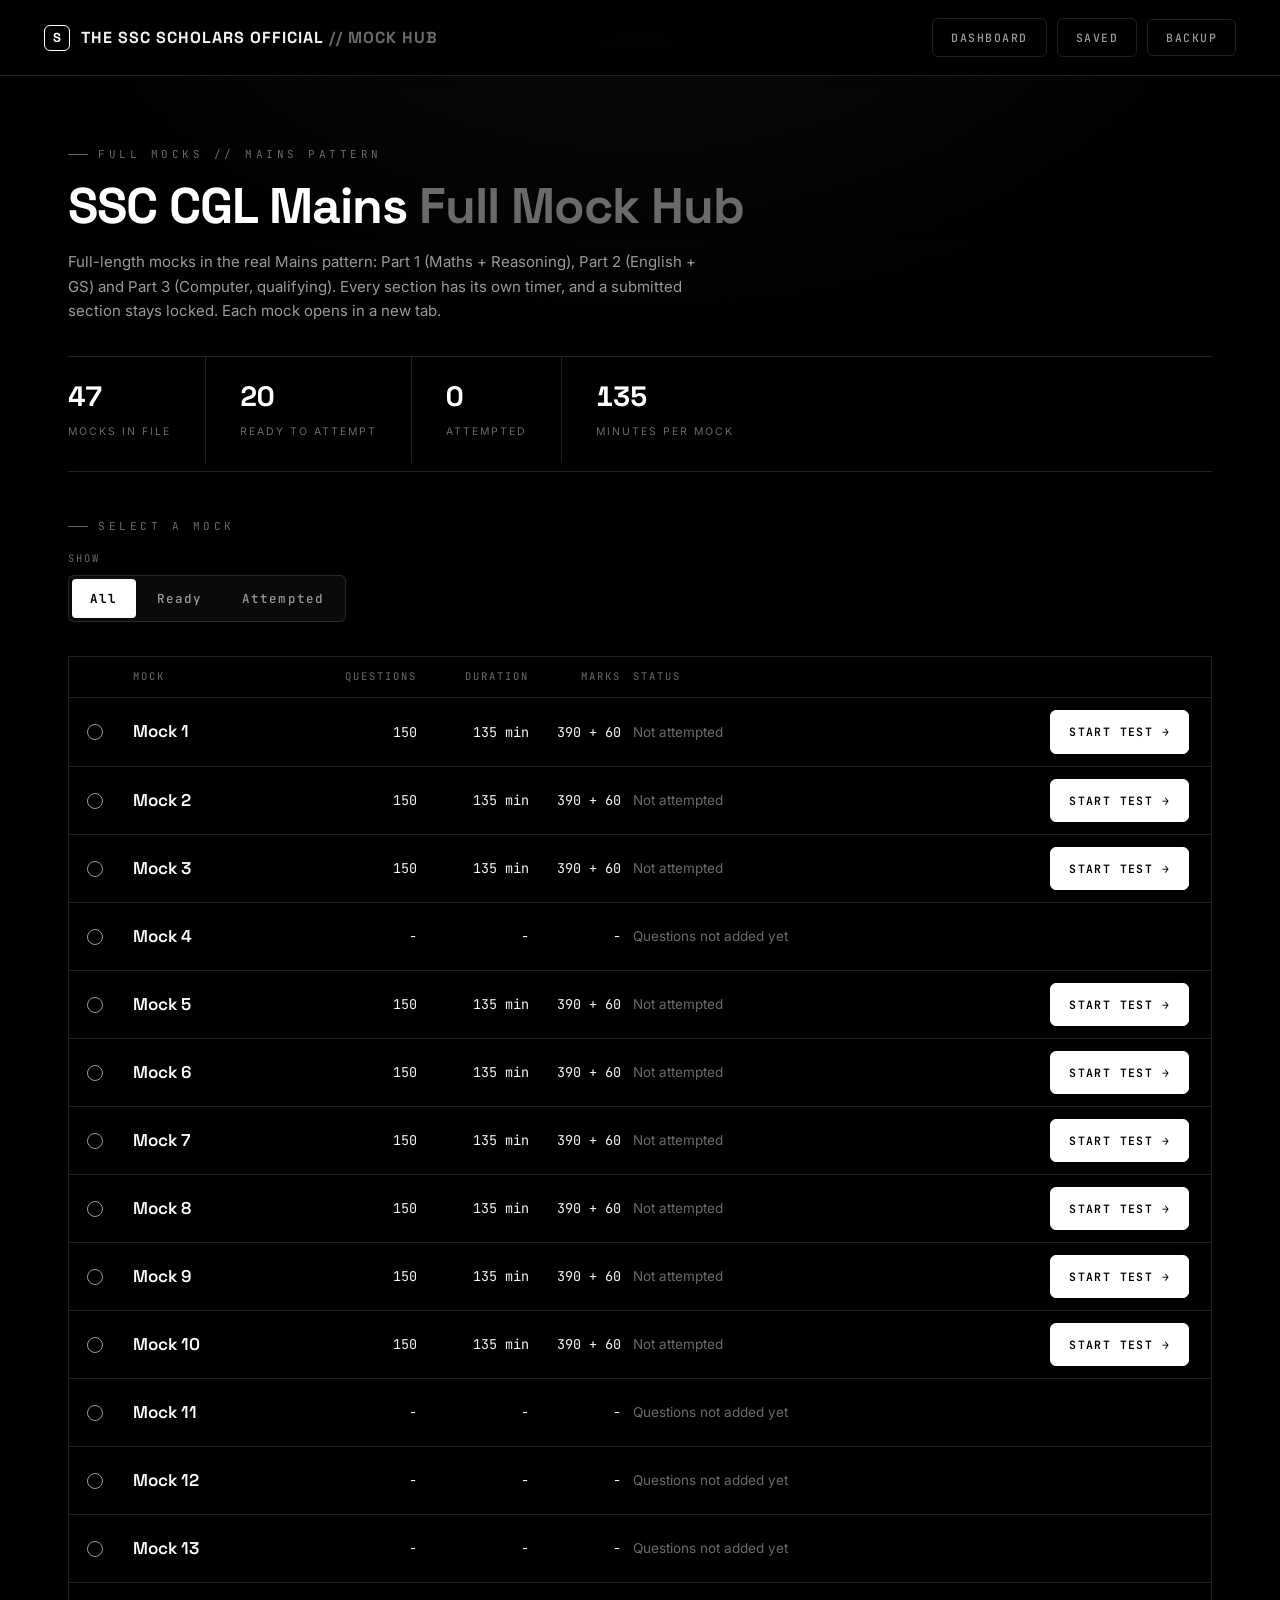
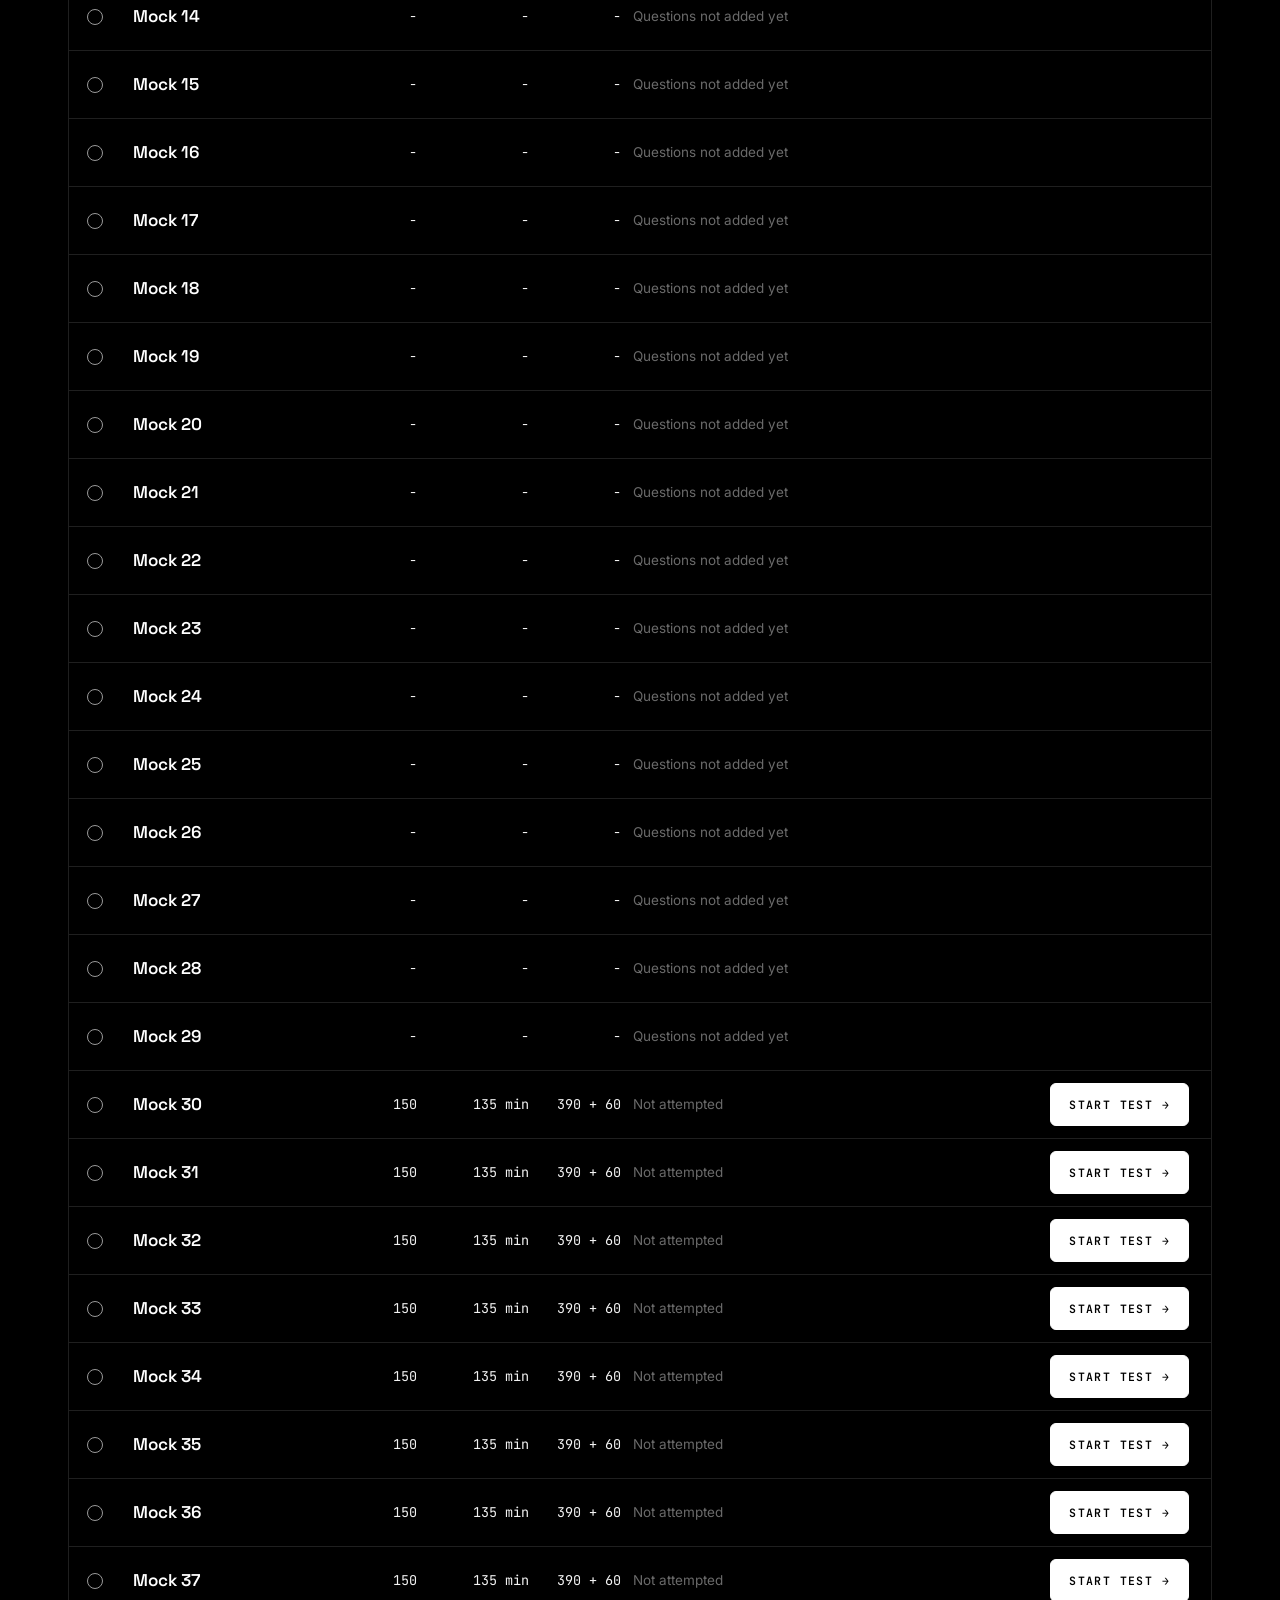
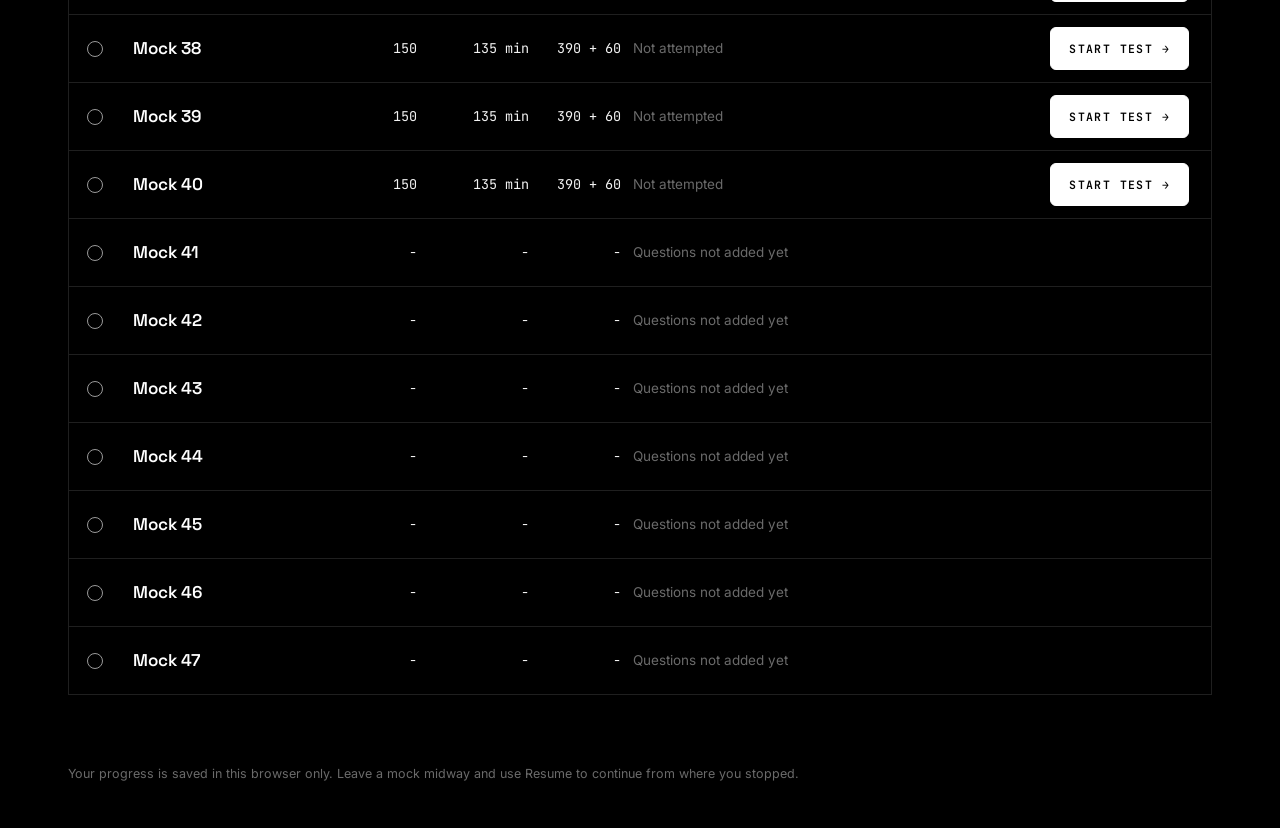
==== index.html @ 5a3ebbb6 "Add files via upload" ====
<!DOCTYPE html>
<html lang="en">
<head>
<meta charset="UTF-8">
<meta name="viewport" content="width=device-width, initial-scale=1.0">
<title>Full Mock Hub | THE SSC SCHOLARS OFFICIAL</title>
<meta name="description" content="SSC CGL Mains full mock tests with sectional timers.">
<link rel="preconnect" href="https://fonts.googleapis.com">
<link rel="preconnect" href="https://fonts.gstatic.com" crossorigin>
<link href="https://fonts.googleapis.com/css2?family=Space+Grotesk:wght@400;500;600;700&family=Inter:wght@400;500;600;700&family=JetBrains+Mono:wght@400;500;600;700&display=swap" rel="stylesheet">
<link rel="stylesheet" href="assets/hub.css">
</head>
<body>

<div class="grain"></div>
<div class="vignette"></div>

<div id="app">
  <header id="topbar">
    <a class="brand" href="./" aria-label="THE SSC SCHOLARS OFFICIAL, Mock Test Hub">
      <span class="brand-mark" aria-hidden="true"></span>
      <span class="brand-text">THE SSC SCHOLARS OFFICIAL<span class="brand-dim"> // MOCK HUB</span></span>
    </a>
    <div class="nav-btns">
      <a class="chip-btn" id="dashLink" href="dashboard.html">Dashboard</a>
      <a class="chip-btn" id="savedLink" href="saved.html">Saved<span id="savedCount"></span></a>
      <button class="chip-btn" id="backupBtn" type="button">Backup</button>
    </div>
  </header>

  <main id="viewport">
    <section class="hero-wrap">
      <div class="eyebrow">Full mocks // Mains pattern</div>
      <h1 class="hero-title">SSC CGL Mains <span class="dim">Full Mock Hub</span></h1>
      <p class="hero-sub">Full-length mocks in the real Mains pattern: Part 1 (Maths + Reasoning), Part 2 (English + GS) and Part 3 (Computer, qualifying). Every section has its own timer, and a submitted section stays locked. Each mock opens in a new tab.</p>
      <div class="hero-stats" id="heroStats"></div>
    </section>

    <div class="eyebrow">Select a mock</div>
    <section class="picker" aria-label="Filter mocks">
      <div class="field">
        <span class="lbl" id="fLbl">Show</span>
        <div class="seg" id="filterSeg" role="group" aria-labelledby="fLbl"></div>
      </div>
    </section>

    <div id="note" class="note" hidden role="status"></div>

    <section id="sheet" class="sheet" aria-live="polite"></section>
  </main>

  <footer class="foot">
    <span>Your progress is saved in this browser only. Leave a mock midway and use Resume to continue from where you stopped.</span>
  </footer>
</div>

<script src="assets/config.js"></script>
<script src="assets/common.js"></script>
<script src="assets/hub.js"></script>
<script src="assets/backup.js"></script>
</body>
</html>
---- assets/hub.css ----
/* Mock Test Hub: monochrome, hairline grid, Space Grotesk / Inter / JetBrains Mono */
:root{
  --bg:#000000;
  --panel:#0a0a0a;
  --panel-2:#111111;
  --panel-3:#161616;
  --white:#ffffff;
  --text:#f2f2f2;
  --text-dim:#9a9a9a;
  --text-faint:#6a6a6a;
  --border:rgba(255,255,255,0.12);
  --border-strong:rgba(255,255,255,0.4);
  --border-hover:rgba(255,255,255,0.55);
  --display:'Space Grotesk',system-ui,-apple-system,'Segoe UI',Arial,sans-serif;
  --body:'Inter',system-ui,-apple-system,'Segoe UI',Arial,sans-serif;
  --mono:'JetBrains Mono',ui-monospace,'SFMono-Regular',Consolas,monospace;
}
*{box-sizing:border-box; margin:0; padding:0;}
html{scroll-behavior:smooth; -webkit-text-size-adjust:100%;}
body{background:var(--bg); color:var(--text); font-family:var(--body); min-height:100vh; position:relative; overflow-x:hidden; line-height:1.5;}
::selection{background:var(--white); color:#000;}
::-webkit-scrollbar{width:8px;}
::-webkit-scrollbar-track{background:var(--bg);}
::-webkit-scrollbar-thumb{background:#2a2a2a; border-radius:5px;}
::-webkit-scrollbar-thumb:hover{background:#3a3a3a;}
a{color:inherit; text-decoration:none;}
[hidden]{display:none !important;}
:focus-visible{outline:2px solid var(--white); outline-offset:2px;}

body::before{content:''; position:fixed; inset:0; z-index:0; pointer-events:none;
  background:radial-gradient(ellipse 1100px 700px at 50% -10%, rgba(255,255,255,0.05), transparent 60%);}
.grain{position:fixed; inset:0; z-index:1; pointer-events:none; opacity:0.035; mix-blend-mode:overlay;
  background-image:url("data:image/svg+xml,%3Csvg xmlns='http://www.w3.org/2000/svg' width='120' height='120'%3E%3Cfilter id='n'%3E%3CfeTurbulence type='fractalNoise' baseFrequency='0.9' numOctaves='2' stitchTiles='stitch'/%3E%3C/filter%3E%3Crect width='100%25' height='100%25' filter='url(%23n)'/%3E%3C/svg%3E");}
.vignette{position:fixed; inset:0; z-index:1; pointer-events:none; box-shadow:inset 0 0 200px rgba(0,0,0,0.8);}

#app{position:relative; z-index:5; min-height:100vh; display:flex; flex-direction:column;}

/* ---- top bar ---- */
#topbar{display:flex; align-items:center; justify-content:space-between; gap:14px;
  padding:18px clamp(18px,4vw,44px); border-bottom:1px solid var(--border);
  background:rgba(0,0,0,0.7); backdrop-filter:blur(14px); position:sticky; top:0; z-index:30;}
.brand{display:flex; align-items:center; gap:11px; user-select:none; min-width:0;}
.brand-mark{width:26px; height:26px; flex:0 0 26px; border:1.5px solid var(--white); border-radius:6px; position:relative; display:flex; align-items:center; justify-content:center;}
.brand-mark::after{content:'S'; font-family:var(--display); font-weight:700; font-size:13px; color:var(--white);}
.brand-text{font-family:var(--display); font-weight:700; font-size:16px; letter-spacing:1px; color:var(--text); white-space:nowrap; overflow:hidden; text-overflow:ellipsis;}
.brand-dim{color:var(--text-faint);}
.chip-btn{font-family:var(--mono); font-weight:500; font-size:11.5px; letter-spacing:1.5px; color:var(--text-dim); background:transparent;
  border:1px solid var(--border); padding:10px 18px; border-radius:6px; cursor:pointer; text-transform:uppercase; transition:all .2s ease;}
.chip-btn:hover{border-color:var(--border-hover); color:var(--white); background:rgba(255,255,255,0.04);}

/* ---- page ---- */
main#viewport{flex:1; padding:clamp(20px,4vw,50px) clamp(16px,4vw,28px) 70px; max-width:1200px; width:100%; margin:0 auto;}
.eyebrow{font-family:var(--mono); font-size:11px; color:var(--text-faint); letter-spacing:3.5px; text-transform:uppercase; margin-bottom:16px; display:flex; align-items:center; gap:10px;}
.eyebrow::before{content:''; width:20px; height:1px; background:var(--text-faint);}
.hero-title{font-family:var(--display); font-weight:700; font-size:clamp(30px,5.4vw,50px); letter-spacing:-1px; line-height:1.1; color:var(--white);}
.hero-title .dim{color:var(--text-faint);}
.hero-sub{color:var(--text-dim); font-size:15px; margin-top:16px; max-width:640px; line-height:1.65;}
.hero-wrap{padding:20px 0 8px; border-bottom:1px solid var(--border); margin-bottom:46px;}
.hero-stats{display:flex; margin-top:32px; flex-wrap:wrap; border-top:1px solid var(--border);}
.hero-stat{padding:18px 34px 22px 0; border-right:1px solid var(--border); margin-right:34px; flex:0 0 auto;}
.hero-stat:last-child{border-right:none; margin-right:0;}
.hero-stat b{font-family:var(--display); font-size:28px; color:var(--white); display:block; font-weight:700; font-variant-numeric:tabular-nums;}
.hero-stat span{font-size:10.5px; color:var(--text-faint); letter-spacing:2px; text-transform:uppercase;}

/* ---- picker ---- */
.picker{display:flex; flex-wrap:wrap; gap:18px; align-items:flex-end;}
.field{flex:1 1 220px; min-width:0; display:flex; flex-direction:column; gap:9px;}
.field:first-child{flex:0 0 auto;}
.lbl{font-family:var(--mono); font-size:10.5px; letter-spacing:2px; text-transform:uppercase; color:var(--text-faint);}
select{appearance:none; -webkit-appearance:none; width:100%; background-color:var(--panel); color:var(--text);
  border:1px solid var(--border); border-radius:6px; padding:14px 44px 14px 16px; font-family:var(--body); font-size:15px; cursor:pointer;
  background-image:url("data:image/svg+xml,%3Csvg xmlns='http://www.w3.org/2000/svg' width='14' height='9' viewBox='0 0 14 9'%3E%3Cpath d='M1 1.5l6 6 6-6' fill='none' stroke='%23ffffff' stroke-width='1.6' stroke-linecap='round' stroke-linejoin='round'/%3E%3C/svg%3E");
  background-repeat:no-repeat; background-position:right 16px center; text-overflow:ellipsis; transition:border-color .2s ease, background-color .2s ease;}
select:hover:not(:disabled){border-color:var(--border-hover); background-color:var(--panel-2);}
select:disabled{opacity:.4; cursor:not-allowed;}
select option{background:#0a0a0a; color:var(--text);}
.seg{display:inline-flex; border:1px solid var(--border); border-radius:6px; padding:3px; gap:3px; background:var(--panel);}
.seg button{font-family:var(--mono); font-size:12.5px; letter-spacing:1.2px; font-weight:500; color:var(--text-dim); background:transparent; border:0; border-radius:4px; padding:11px 18px; cursor:pointer; transition:color .2s ease, background .2s ease;}
.seg button:hover:not([aria-pressed="true"]){color:var(--white); background:rgba(255,255,255,0.05);}
.seg button[aria-pressed="true"]{background:var(--white); color:#000; font-weight:700;}

/* ---- note ---- */
.note{margin-top:22px; padding:14px 18px; border:1px solid var(--border); border-radius:6px; background:var(--panel); font-size:14px; color:var(--text-dim);}
.note b{color:var(--white); font-weight:600;}
.note.err{border-color:var(--border-strong);}
.note.err b{color:var(--white);}
.note .bar2{height:2px; background:var(--border); overflow:hidden; margin-top:12px;}
.note .bar2 i{display:block; height:100%; width:30%; background:var(--white); animation:slide 1.2s ease-in-out infinite;}
@keyframes slide{0%{transform:translateX(-100%)}100%{transform:translateX(340%)}}

/* ---- test list ---- */
.sheet{margin-top:34px; border:1px solid var(--border); background:var(--bg);}
.empty{padding:36px 30px; color:var(--text-dim); font-size:15px; max-width:64ch; line-height:1.65;}
.empty b{display:block; color:var(--white); font-family:var(--display); font-weight:600; font-size:19px; margin-bottom:6px;}
.shead{padding:26px 28px 22px; border-bottom:1px solid var(--border);}
.shead .crumb{font-family:var(--mono); font-size:10.5px; letter-spacing:2px; text-transform:uppercase; color:var(--text-faint); margin-bottom:10px; overflow-wrap:anywhere;}
.shead h2{font-family:var(--display); font-weight:600; font-size:clamp(23px,3.4vw,30px); letter-spacing:-.4px; line-height:1.15; color:var(--white); overflow-wrap:anywhere;}
.shead p{margin-top:8px; color:var(--text-dim); font-size:14.5px;}
.cols,.row{display:grid; grid-template-columns:52px minmax(0,1.1fr) 110px 100px 80px minmax(0,1.3fr) 352px; align-items:center; column-gap:12px; padding-right:22px;}
.cols{padding-top:12px; padding-bottom:12px; font-family:var(--mono); font-size:10.5px; letter-spacing:2px; text-transform:uppercase; color:var(--text-faint); border-bottom:1px solid var(--border);}
.cols span:nth-child(3),.cols span:nth-child(4),.cols span:nth-child(5){text-align:right;}
.row{min-height:68px; border-top:1px solid var(--border); transition:background .2s ease;}
.rows .row:first-child{border-top:0;}
.row:hover{background:var(--panel-2);}
.bubcell{display:grid; place-items:center;}
.bub{width:16px; height:16px; border-radius:50%; border:1.5px solid var(--text-dim); display:block; position:relative;}
.bub.progress{border-color:var(--white); background:linear-gradient(to right,var(--white) 50%,transparent 50%);}
.bub.done{background:var(--white); border-color:var(--white);}
.bub.done::after{content:""; position:absolute; left:4.5px; top:1px; width:4px; height:8px; border:solid #000; border-width:0 2px 2px 0; transform:rotate(45deg);}
.tname{font-family:var(--display); font-weight:600; font-size:17px; color:var(--white); padding:14px 0; overflow-wrap:anywhere;}
.nums{display:contents;}
.nums span{font-family:var(--mono); font-size:13.5px; color:var(--text); text-align:right; font-variant-numeric:tabular-nums;}
.tstatus{font-size:13.5px; color:var(--text-faint);}
.tstatus.progress,.tstatus.done{color:var(--text);}
.go{justify-self:end; display:inline-block; white-space:nowrap; text-align:center; font-family:var(--mono); font-weight:600; font-size:11.5px; letter-spacing:1.4px; text-transform:uppercase;
  padding:12px 18px; border-radius:6px; background:var(--white); color:#000; border:1px solid var(--white); transition:all .2s ease;}
.go::after{content:" \2192";}
.go:hover{background:#d9d9d9; border-color:#d9d9d9;}
.go.ghost{background:transparent; color:var(--text);  border-color:var(--border-strong);}
.go.ghost:hover{background:rgba(255,255,255,0.06); border-color:var(--border-hover); color:var(--white);}

.foot{max-width:1200px; width:100%; margin:0 auto; padding:0 clamp(16px,4vw,28px) 44px; color:var(--text-faint); font-size:12.5px;}

/* ---- mobile ---- */
@media (max-width:719px){
  .brand-dim{display:none;}
  .brand-text{font-size:14px;}
  .hero-stat{padding:14px 20px 16px 0; margin-right:20px;}
  .hero-stat b{font-size:22px;}
  .cols{display:none;}
  .row{grid-template-columns:40px minmax(0,1fr); grid-template-areas:"b n" "b m" "b s" ". g"; row-gap:3px; padding:16px 16px 18px 0;}
  .bubcell{grid-area:b; align-self:start; padding-top:5px;}
  .tname{grid-area:n; padding:0; font-size:18px;}
  .nums{display:flex; grid-area:m; gap:16px; flex-wrap:wrap;}
  .nums span{text-align:left; font-size:13px;}
  .nums span::after{content:" " attr(data-u); color:var(--text-faint);}
  .tstatus{grid-area:s;}
  .go{grid-area:g; justify-self:stretch; margin-top:12px; padding:14px 18px;}
  .field,.field:first-child{flex:1 1 100%;}
  .seg{display:flex;}
  .seg button{flex:1;}
  .shead{padding:20px 18px 18px;}
}
@media (prefers-reduced-motion:reduce){
  *{animation-duration:0.01ms !important; animation-iteration-count:1 !important; transition-duration:0.01ms !important;}
  .note .bar2 i{width:100%;}
}

.nav-btns{display:flex; gap:10px; align-items:center;}
a.chip-btn{display:inline-block; text-decoration:none;}
@media (max-width:640px){
  #topbar{gap:8px;}
  .nav-btns{gap:6px;}
  .chip-btn{padding:9px 9px; font-size:10px; letter-spacing:.8px;}
  .brand-text{font-size:13px; letter-spacing:.3px;}
  .brand-text .brand-dim{display:none;}
}
.chip-btn{white-space:nowrap;}

/* attempt history dropdown next to the Start / Resume / View result button */
.acts{display:flex; gap:8px; align-items:center; justify-self:end;}
.acts .go{justify-self:auto;}
.att-sel{width:176px; padding:11px 32px 11px 12px; font-family:var(--mono); font-size:11px; letter-spacing:.4px; background-position:right 11px center; border-color:var(--border-strong);}
@media (max-width:719px){
  .acts{grid-area:g; margin-top:12px; justify-self:stretch; flex-wrap:wrap;}
  .acts .go{margin-top:0; flex:1 1 150px; padding:14px 18px;}
  .att-sel{flex:1 1 150px; width:auto; padding:14px 34px 14px 12px; font-size:11.5px;}
}

@media (max-width:520px){
  .brand-text{display:none;}
  .nav-btns{flex-wrap:nowrap; margin-left:auto;}
  .chip-btn{padding:9px 8px; font-size:9.5px; letter-spacing:.5px;}
}
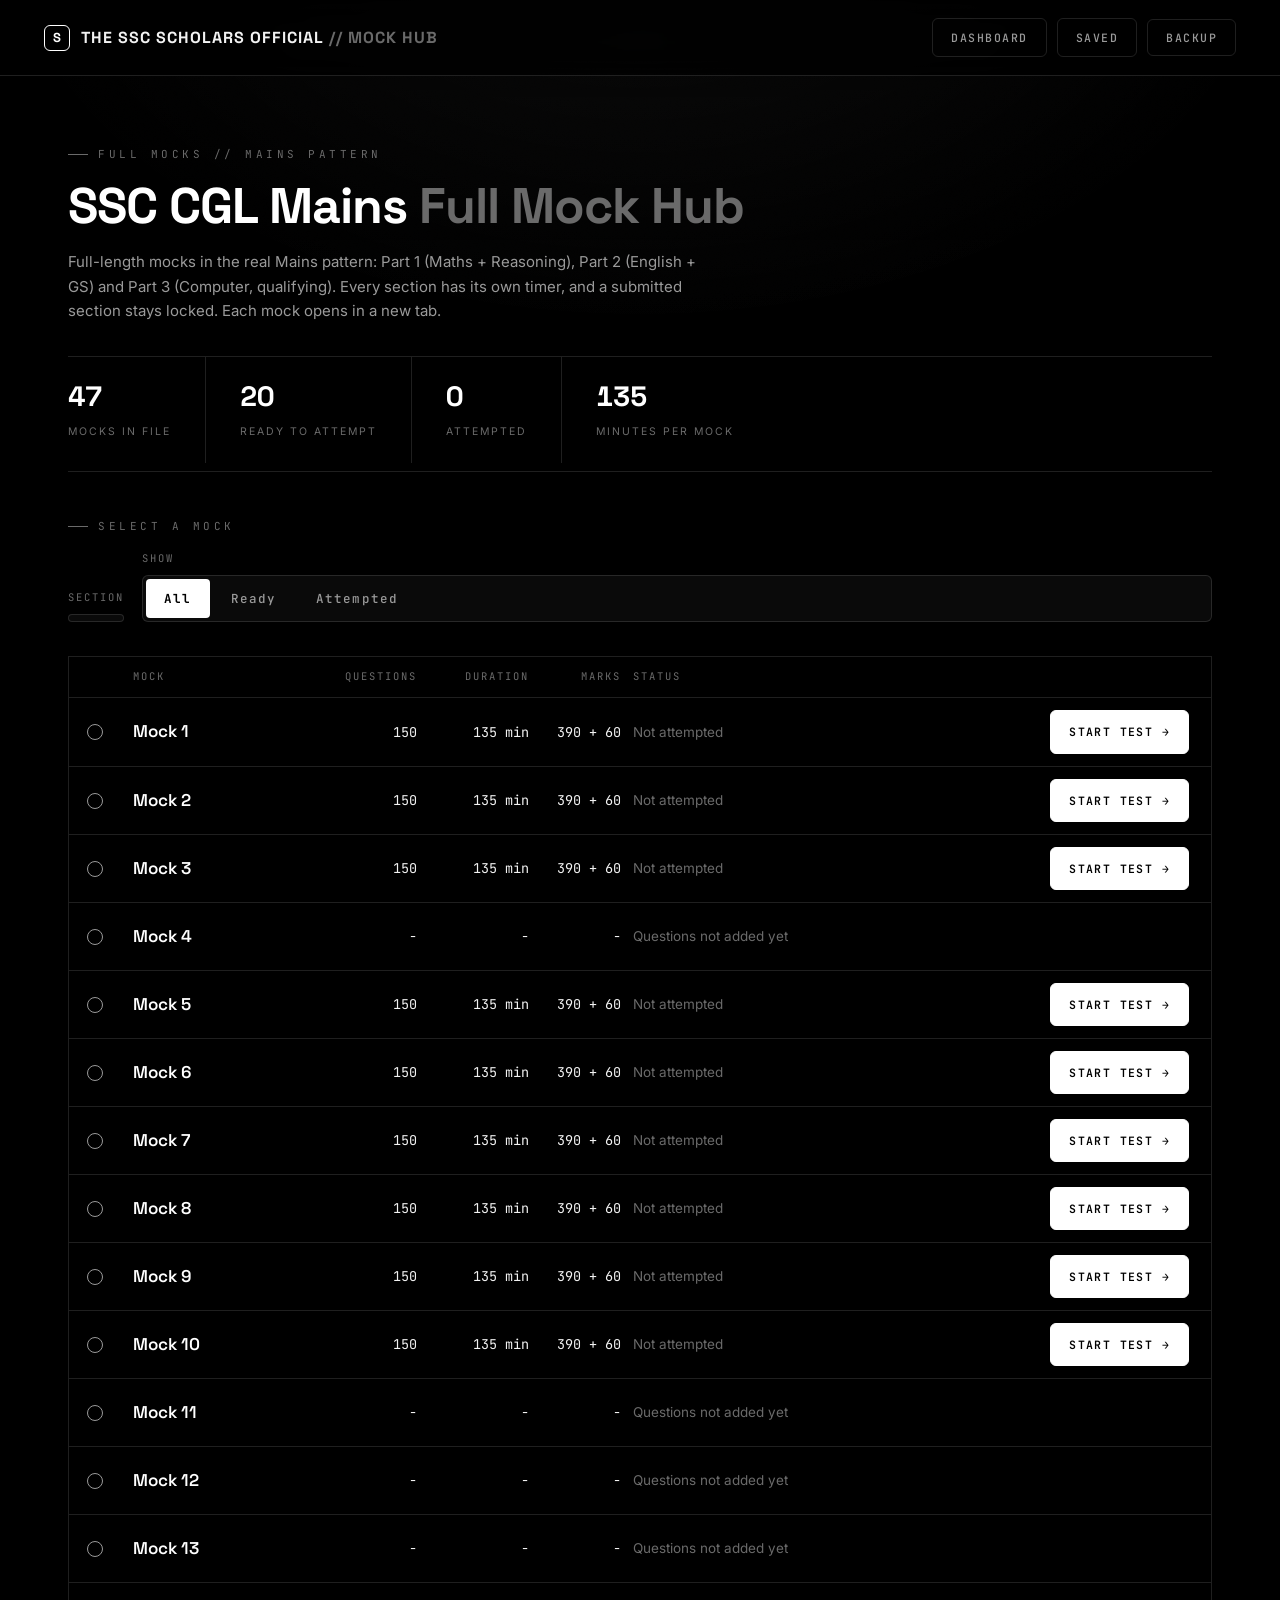
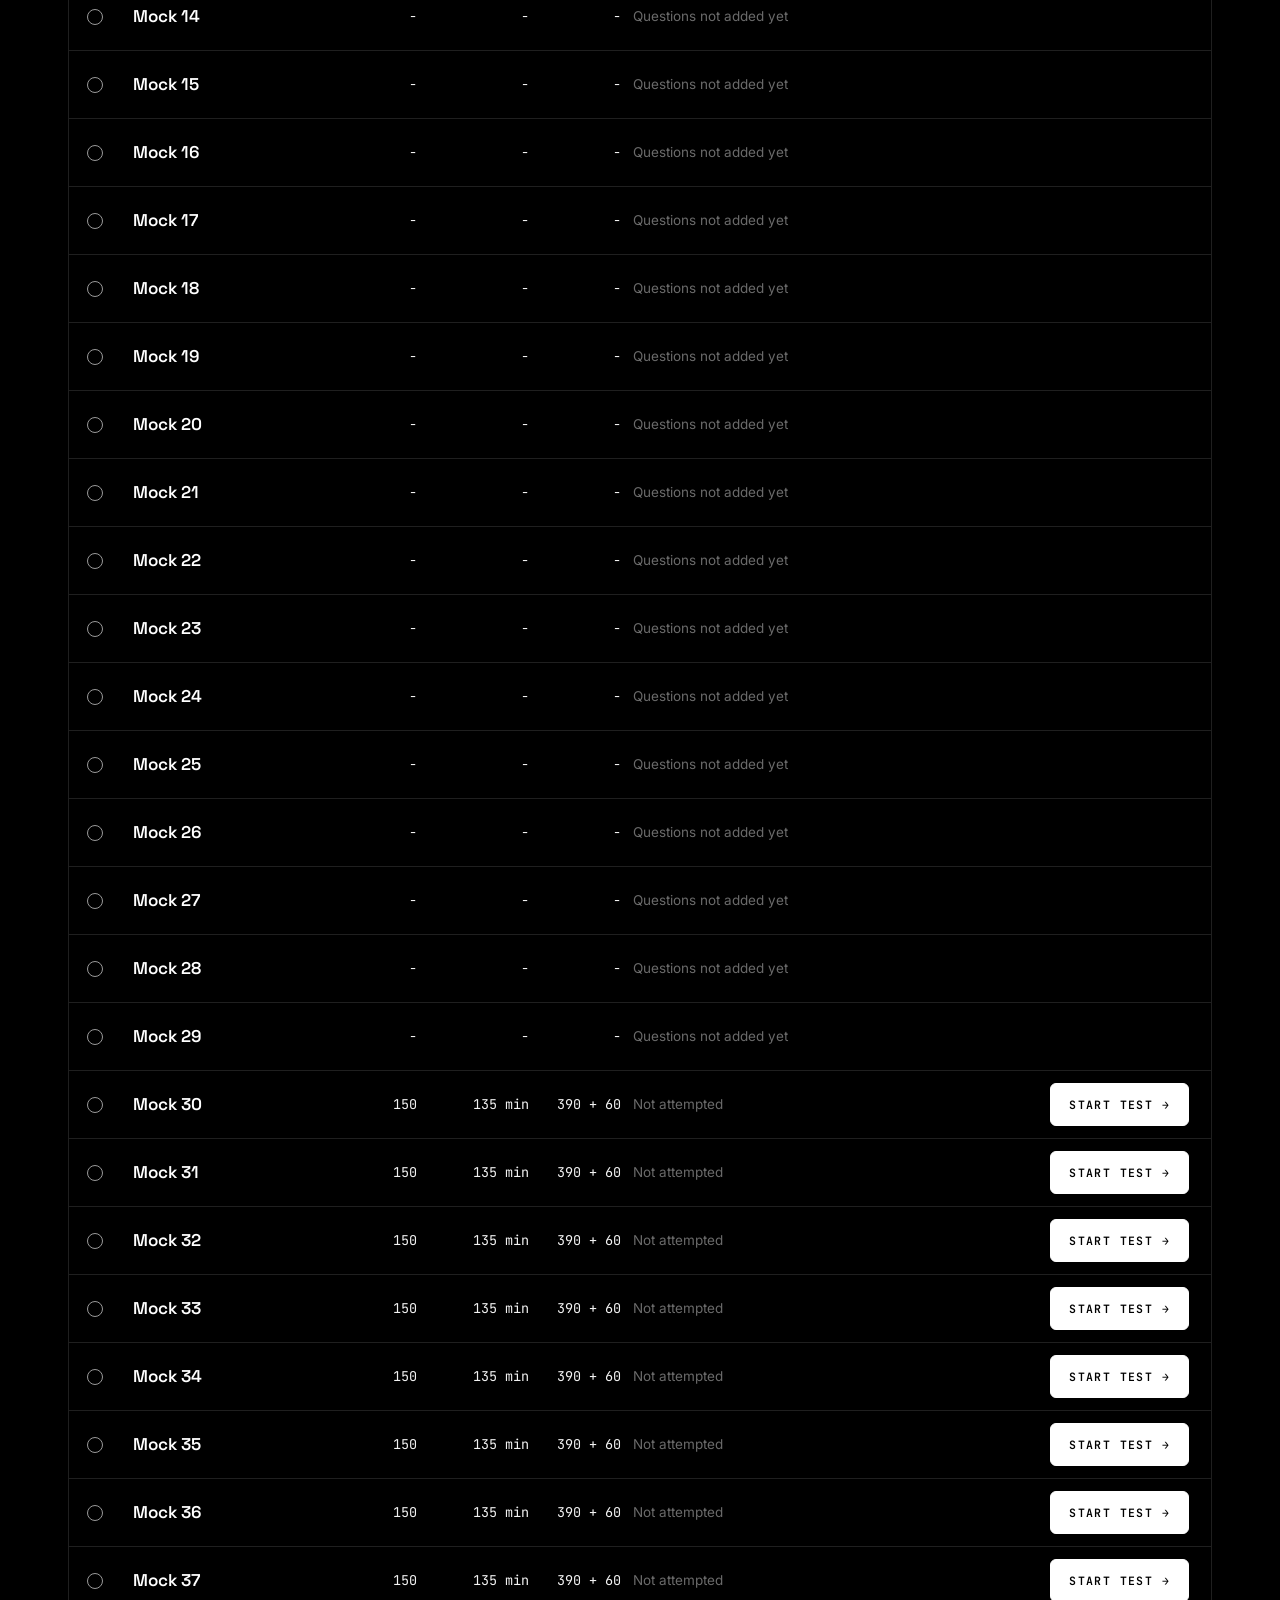
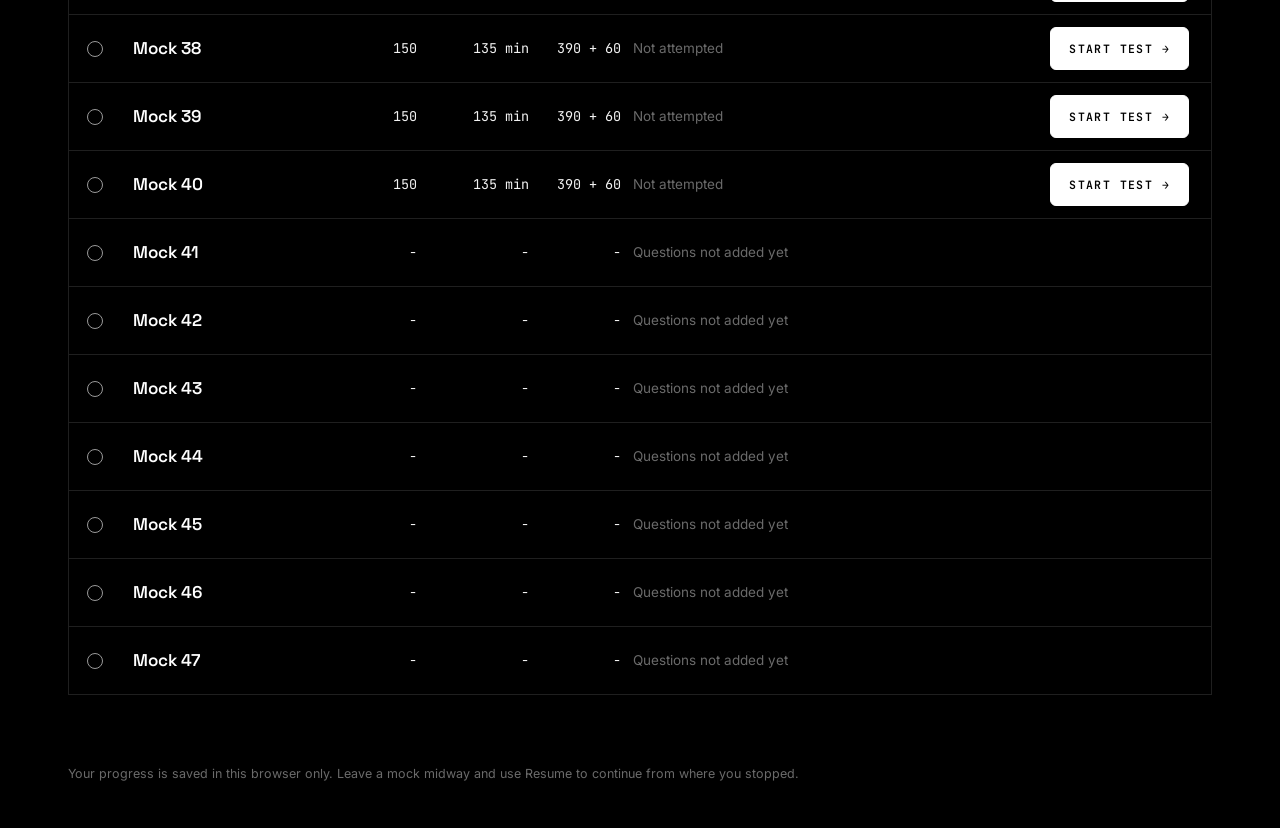
==== commit 02001631: "Update index.html" ====
--- a/index.html
+++ b/index.html
@@ -25,6 +25,7 @@
       <a class="chip-btn" id="dashLink" href="dashboard.html">Dashboard</a>
       <a class="chip-btn" id="savedLink" href="saved.html">Saved<span id="savedCount"></span></a>
       <button class="chip-btn" id="backupBtn" type="button">Backup</button>
+      <button class="chip-btn" id="lockBtn" type="button" hidden title="Lock the Test module again">Lock</button>
     </div>
   </header>
 
@@ -38,6 +39,10 @@
 
     <div class="eyebrow">Select a mock</div>
     <section class="picker" aria-label="Filter mocks">
+      <div class="field">
+        <span class="lbl" id="mLbl">Section</span>
+        <div class="seg" id="modeSeg" role="group" aria-labelledby="mLbl"></div>
+      </div>
       <div class="field">
         <span class="lbl" id="fLbl">Show</span>
         <div class="seg" id="filterSeg" role="group" aria-labelledby="fLbl"></div>
@@ -56,6 +61,7 @@
 
 <script src="assets/config.js"></script>
 <script src="assets/common.js"></script>
+<script src="assets/gate.js"></script>
 <script src="assets/hub.js"></script>
 <script src="assets/backup.js"></script>
 </body>
